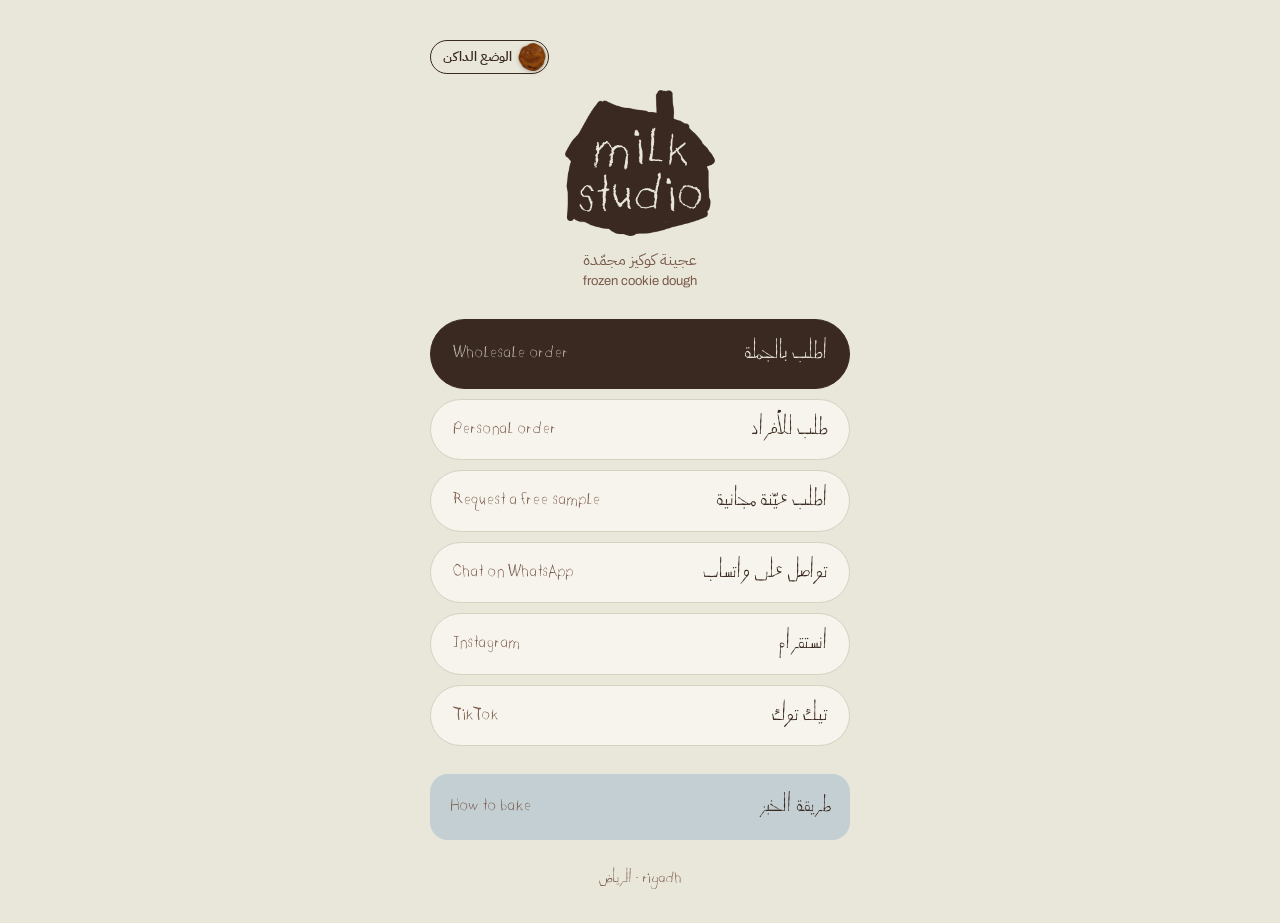
==== index.html @ 22ad57ef "Add personal (retail) order page Co-Authored-By: Claude Opus 5.5 <noreply@anthropic.com> Claude-Sess" ====
<!doctype html>
<html lang="ar" dir="rtl">
<head>
<meta charset="utf-8">
<meta name="viewport" content="width=device-width, initial-scale=1, viewport-fit=cover">
<title>milkstudio</title>
<meta name="description" content="milkstudio — عجينة كوكيز مجمّدة">
<meta name="theme-color" content="#E9E7DA">
<link rel="icon" href="img/logo.png">
<link rel="apple-touch-icon" href="img/logo.png">
<script src="theme.js?v=4"></script>
<link rel="stylesheet" href="theme.css?v=9">
<link rel="preconnect" href="https://fonts.googleapis.com">
<link rel="preconnect" href="https://fonts.gstatic.com" crossorigin>
<link rel="stylesheet" href="https://fonts.googleapis.com/css2?family=Archivo:wght@400;600;800&family=IBM+Plex+Mono:wght@400&family=IBM+Plex+Sans+Arabic:wght@400;600;700&display=swap">
<style>
/* Layout: one narrow column, like the tag itself — house mark, stacked buttons, a fold-out baking card */
:root{
  --board:#E9E7DA; --paper:#F6F4EC; --cocoa:#3A2920; --cocoa-soft:#7A5A4B; --blue:#C3CFD3; --line:#D6D1C0;
  --f-ar:"MkDigits","IBM Plex Sans Arabic","Archivo",system-ui,sans-serif;
  --f-en:"MkDigits","Archivo","IBM Plex Sans Arabic",system-ui,sans-serif;
  --f-mono:"MkDigits","IBM Plex Mono",ui-monospace,Menlo,monospace;
  color-scheme:light;
}
@media (prefers-color-scheme:dark){:root:not([data-theme="light"]){--board:#1E1814;--paper:#29211C;--cocoa:#EDE6D6;--cocoa-soft:#B9A898;--blue:#3E4C52;--line:#3D332C;color-scheme:dark}}
:root[data-theme="dark"]{--board:#1E1814;--paper:#29211C;--cocoa:#EDE6D6;--cocoa-soft:#B9A898;--blue:#3E4C52;--line:#3D332C;color-scheme:dark}

*{box-sizing:border-box}
html,body{margin:0}
body{background:var(--board);color:var(--cocoa);font-family:var(--f-ar);line-height:1.5;min-height:100vh;
  padding-left:max(20px,env(safe-area-inset-left,0px));padding-right:max(20px,env(safe-area-inset-right,0px));
  padding-block:calc(40px + env(safe-area-inset-top,0px)) calc(32px + env(safe-area-inset-bottom,0px))}
main{max-width:420px;margin:0 auto;display:flex;flex-direction:column;gap:28px}

.top{display:flex;flex-direction:column;align-items:center;gap:12px;text-align:center}
.top img{width:150px;height:auto;display:block}
.topbar{display:flex;justify-content:flex-end;margin-bottom:-12px}
.top p{margin:0;font-size:15px;color:var(--cocoa-soft)}
.top p span{display:block;font-family:var(--f-en);font-size:13px}

nav{display:flex;flex-direction:column;gap:10px}
nav a{display:flex;align-items:center;justify-content:space-between;gap:12px;text-decoration:none;color:var(--cocoa);
  background:var(--paper);border:1.5px solid var(--line);border-radius:999px;padding:14px 22px;transition:border-color .15s,transform .15s}
nav a:hover{border-color:var(--cocoa)}
nav a:active{transform:scale(.985)}
nav a:focus-visible{outline:2px solid var(--cocoa);outline-offset:3px}
nav a b{font-weight:600;font-size:16px}
nav a small{font-family:var(--f-en);font-size:13px;color:var(--cocoa-soft);direction:ltr}
nav a.main{background:var(--cocoa);border-color:var(--cocoa);color:var(--board);padding-block:18px}
nav a.main small{color:var(--board);opacity:.75}

details{background:var(--blue);border-radius:18px;padding:4px 20px}
summary{cursor:pointer;list-style:none;display:flex;justify-content:space-between;align-items:center;gap:12px;padding-block:14px;font-weight:600}
summary::-webkit-details-marker{display:none}
summary small{font-family:var(--f-en);font-weight:400;font-size:13px;color:var(--cocoa-soft);direction:ltr}
summary:focus-visible{outline:2px solid var(--cocoa);outline-offset:2px;border-radius:6px}
details[open] summary{border-bottom:1px dashed color-mix(in srgb,var(--cocoa) 30%,transparent)}
ol{margin:0;padding:14px 0 16px;padding-inline-start:20px;display:flex;flex-direction:column;gap:10px;font-size:14.5px}
ol li .en{display:block;font-family:var(--f-en);font-size:12.5px;color:var(--cocoa-soft);direction:ltr;text-align:right}
.oven{display:inline-block;width:1.35em;height:1.35em;vertical-align:-.3em;margin-inline:4px;color:var(--cocoa)}
.temp{font-family:var(--f-mono);font-size:13px;white-space:nowrap}

footer{text-align:center;font-family:var(--f-mono);font-size:11px;letter-spacing:.08em;color:var(--cocoa-soft);direction:ltr}
@media (prefers-reduced-motion:reduce){nav a{transition:none}}
</style>
<style>
/* brand handwriting where it is display text */

nav a b,nav a small,summary,summary small,footer{font-family:var(--f-hand);font-weight:400;font-synthesis:none;letter-spacing:0;text-transform:none}
.top p{font-size:16px}
nav a b{font-size:21px} nav a small{font-size:16px}
summary{font-size:20px} summary small{font-size:16px}
footer{font-size:15px}
html,body{overflow-x:clip;max-width:100%}
</style>
</head>
<body>
<main>
  <div class="topbar"><button type="button" class="theme-btn" id="themeBtn" aria-label="Dark mode" data-ev="Light/dark mode"><span class="ck"><img class="ck-l" src="img/cookie-classic.webp" alt="" width="36" height="36"><img class="ck-d" src="img/cookie-double.webp" alt="" width="36" height="36"></span><span class="theme-lbl" aria-hidden="true">الوضع الداكن</span></button></div>
  <header class="top">
    <h1 style="margin:0"><img class="logo-l" src="img/logo.png" alt="milkstudio" width="150" height="146"><img class="logo-d" src="img/logo-dark.png" alt="milkstudio" width="150" height="146"></h1>
    <p>عجينة كوكيز مجمّدة<span>frozen cookie dough</span></p>
  </header>

  <nav id="links" aria-label="Links"></nav>

  <details>
    <summary data-ev="How to bake">طريقة الخبز <small>How to bake</small></summary>
    <ol>
      <li>سخّن الفرن على 180°م (وتأكد إنه وصلها فعلاً باستخدام مقياس الحرارة).<span class="en">Preheat to 180°C and make sure it really gets there.</span></li>
      <li>صف الكوكيز وهو مجمد على ورق زبدة في صينية.<span class="en">Place the cookies while still frozen on parchment paper on a baking sheet.</span></li>
      <li>الرف الأوسط 8 دقائق والحرارة فوق وتحت <svg class="oven" viewBox="0 0 24 24" role="img" aria-label="حرارة فوق وتحت"><rect x="2.5" y="2.5" width="19" height="19" rx="3" fill="none" stroke="currentColor" stroke-width="1.8"/><line x1="6.5" y1="6.5" x2="17.5" y2="6.5" stroke="currentColor" stroke-width="1.8" stroke-linecap="round"/><line x1="6.5" y1="17.5" x2="17.5" y2="17.5" stroke="currentColor" stroke-width="1.8" stroke-linecap="round"/></svg><span class="en">Middle rack, 8 minutes, top and bottom heat.</span></li>
      <li>ثم الرف العلوي <span dir="ltr">1–2</span> دقائق بحرارة من فوق <svg class="oven" viewBox="0 0 24 24" role="img" aria-label="حرارة من فوق"><rect x="2.5" y="2.5" width="19" height="19" rx="3" fill="none" stroke="currentColor" stroke-width="1.8"/><line x1="6.5" y1="6.5" x2="17.5" y2="6.5" stroke="currentColor" stroke-width="1.8" stroke-linecap="round"/></svg> عشان يتحمّر الوجه شوي.<span class="en">Then the upper rack for 1–2 minutes with heat from above, to brown the top.</span></li>
      <li>رش رقائق الملح (جاية مع الطلب) على الكوكيز وانتظرها ترتاح قبل التقديم.<span class="en">Sprinkle flaky salt, and let them rest before serving.</span></li>
    </ol>
  </details>

  <footer>الرياض · riyadh</footer>
</main>

<script src="links.js?v=4"></script>
<script src="track.js?v=4"></script>
<script>
(function(){
  var S = window.SITE || {links:[]};
  var nav = document.getElementById("links");
  S.links.forEach(function(l){
    var a = document.createElement("a");
    if (typeof l.whatsapp === "string") {
      a.href = "https://wa.me/" + S.whatsapp + (l.whatsapp ? "?text=" + encodeURIComponent(l.whatsapp) : "");
    } else {
      a.href = l.href;
    }
    if (/^https?:/.test(a.getAttribute("href"))) { a.target = "_blank"; a.rel = "noopener"; }
    if (l.main) a.className = "main";
    a.setAttribute("data-ev", l.en);
    var b = document.createElement("b"); b.textContent = l.ar;
    var s = document.createElement("small"); s.textContent = l.en;
    a.append(b, s);
    nav.append(a);
  });
})();
</script>
</body>
</html>
---- theme.css ----
/* cookie theme button + logo swap (shared) */
.theme-btn{all:unset;box-sizing:border-box;cursor:pointer;display:inline-flex;align-items:center;gap:6px;flex:none;height:auto;
  padding:2px;padding-inline-end:12px;border:1px solid var(--cocoa);border-radius:999px;color:var(--cocoa);
  font-family:"IBM Plex Sans Arabic","Archivo",system-ui,sans-serif;font-size:13px;font-weight:600;line-height:1.2;white-space:nowrap;-webkit-tap-highlight-color:transparent}
.theme-btn .ck{position:relative;width:28px;height:28px;flex:none}
.theme-btn .ck img{position:absolute;inset:0;width:100%;height:100%;object-fit:contain;filter:drop-shadow(0 1px 2px rgba(20,12,8,.28));
  transition:opacity .3s ease,transform .55s cubic-bezier(.34,1.45,.5,1)}
.theme-btn .ck-d{opacity:0;transform:rotate(-140deg) scale(.5)}
[data-theme="dark"] .theme-btn .ck-l{opacity:0;transform:rotate(140deg) scale(.5)}
[data-theme="dark"] .theme-btn .ck-d{opacity:1;transform:none}
.theme-btn:active{transform:scale(.96)}
.theme-btn:focus-visible{outline:2px solid var(--cocoa);outline-offset:3px}
@media (prefers-reduced-motion:reduce){.theme-btn .ck img{transition:none}}
.logo-d{display:none!important}
[data-theme="dark"] .logo-l{display:none!important}
[data-theme="dark"] .logo-d{display:block!important}

/* brand handwriting: Mikie's for English, Hadiya (Norah's own) for Arabic.
   Latin and digits from Mikie's (its ornament 0 is replaced by a handwritten zero made from its O),
   Arabic from Hadiya. Hadiya's digits are skipped because its 0 is an ornament. */
@font-face{font-family:"Mikies";src:url("fonts/mikies-v2.woff2") format("woff2");font-display:swap}
@font-face{font-family:"Hadiya";src:url("fonts/hadiya.woff2") format("woff2");font-display:swap;unicode-range:U+0000-002F,U+003A-065F,U+066A-06EF,U+06FA-FFFF;size-adjust:140%}
:root{--f-hand:"Mikies","Hadiya","IBM Plex Sans Arabic","Archivo",system-ui,sans-serif}

/* every Latin digit on the site in Mikie's (with the handwritten zero); letters keep their own fonts */
@font-face{font-family:"MkDigits";src:url("fonts/mikies-v2.woff2") format("woff2");font-display:swap;size-adjust:118%;unicode-range:U+0030-0039}
html input,html textarea,html select{font-family:"IBM Plex Sans Arabic","Archivo",system-ui,sans-serif!important}
html #cr{font-family:"IBM Plex Mono",ui-monospace,Menlo,monospace!important}
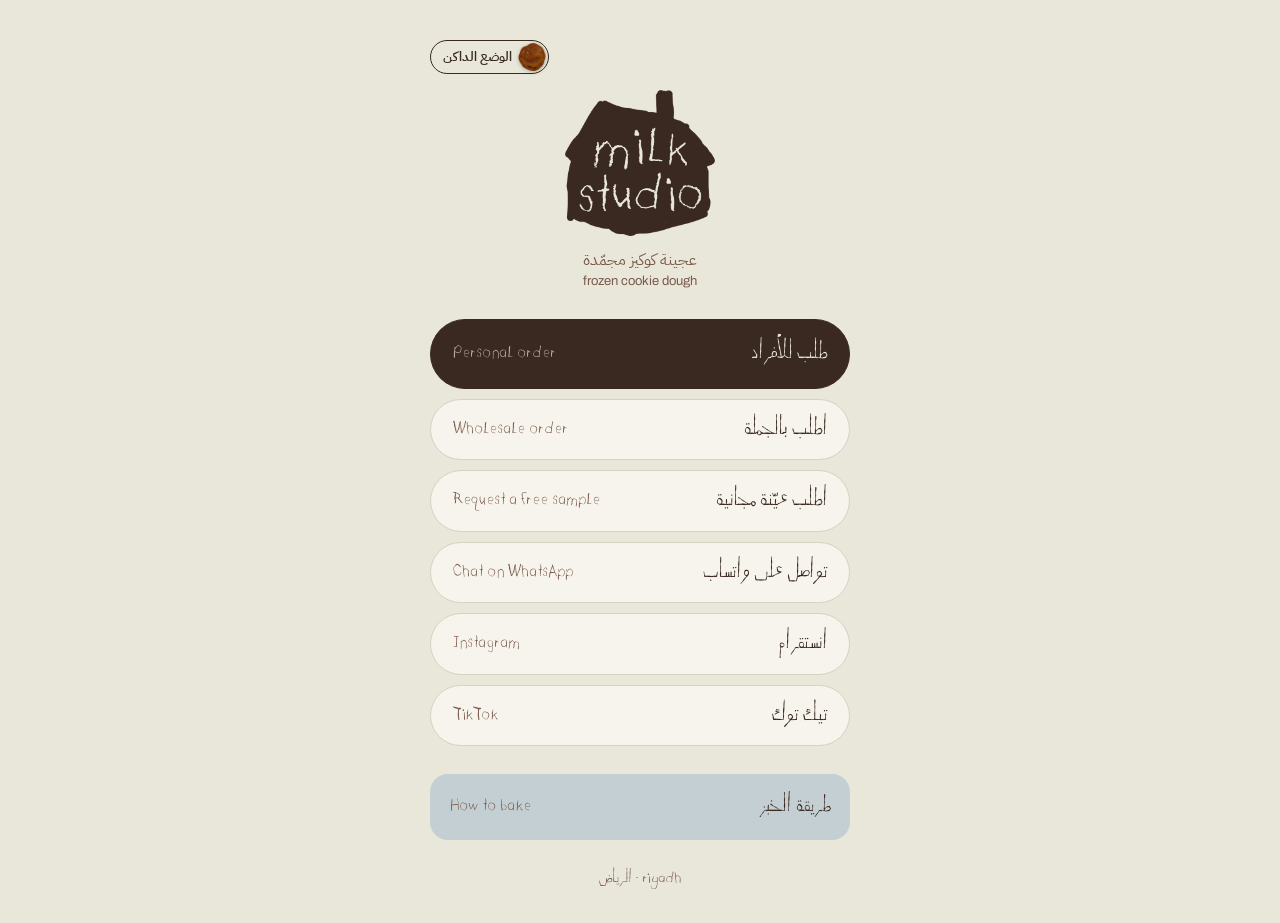
==== commit aa0039b9: "Personal order is the main button Co-Authored-By: Claude Opus 5.5 <noreply@anthropic.com> Claude-Ses" ====
--- a/index.html
+++ b/index.html
@@ -98,7 +98,7 @@
   <footer>الرياض · riyadh</footer>
 </main>
 
-<script src="links.js?v=4"></script>
+<script src="links.js?v=5"></script>
 <script src="track.js?v=4"></script>
 <script>
 (function(){
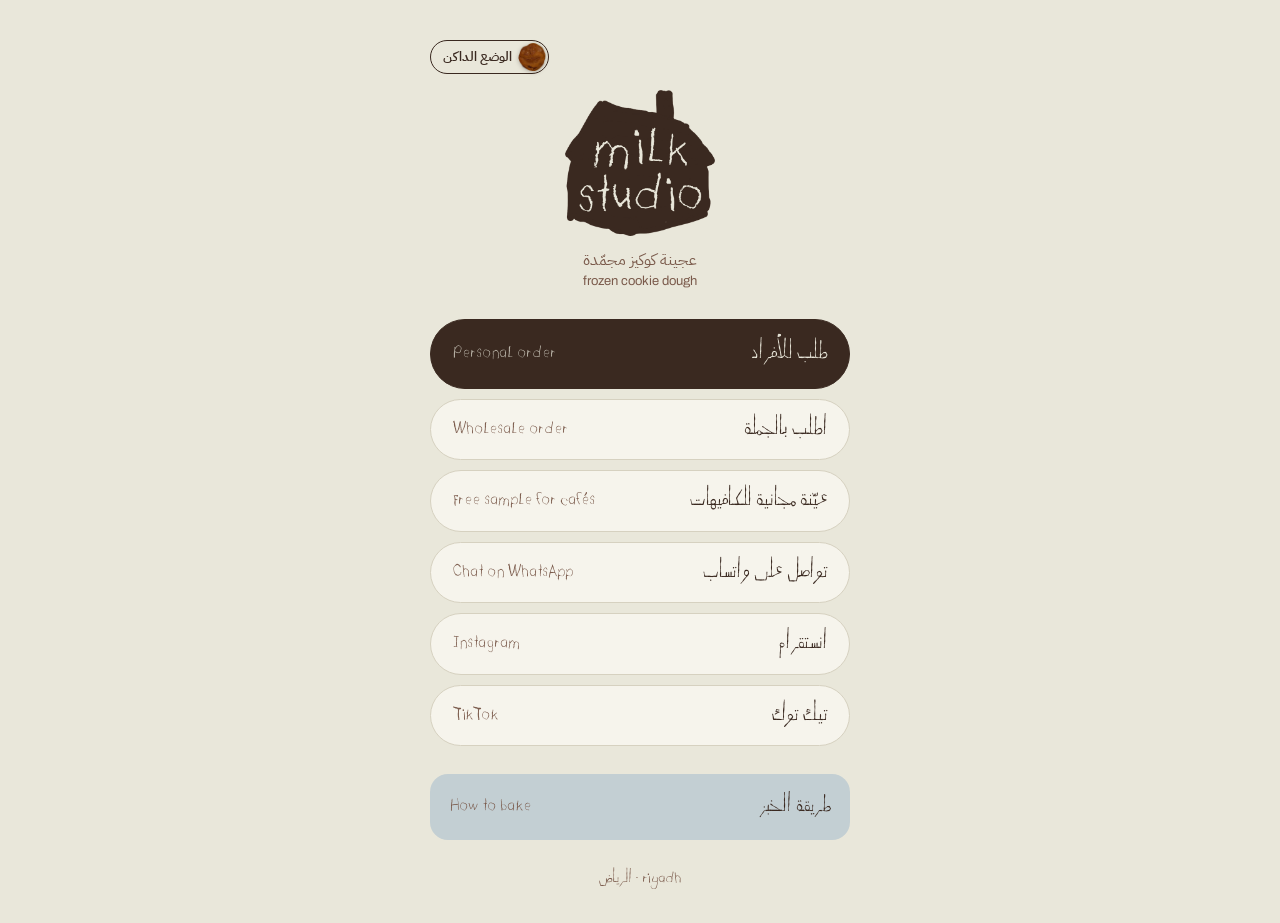
==== commit d00ce0a4: "Sample button: for cafés Co-Authored-By: Claude Opus 5.5 <noreply@anthropic.com> Claude-Session: htt" ====
--- a/index.html
+++ b/index.html
@@ -98,7 +98,7 @@
   <footer>الرياض · riyadh</footer>
 </main>
 
-<script src="links.js?v=5"></script>
+<script src="links.js?v=6"></script>
 <script src="track.js?v=4"></script>
 <script>
 (function(){
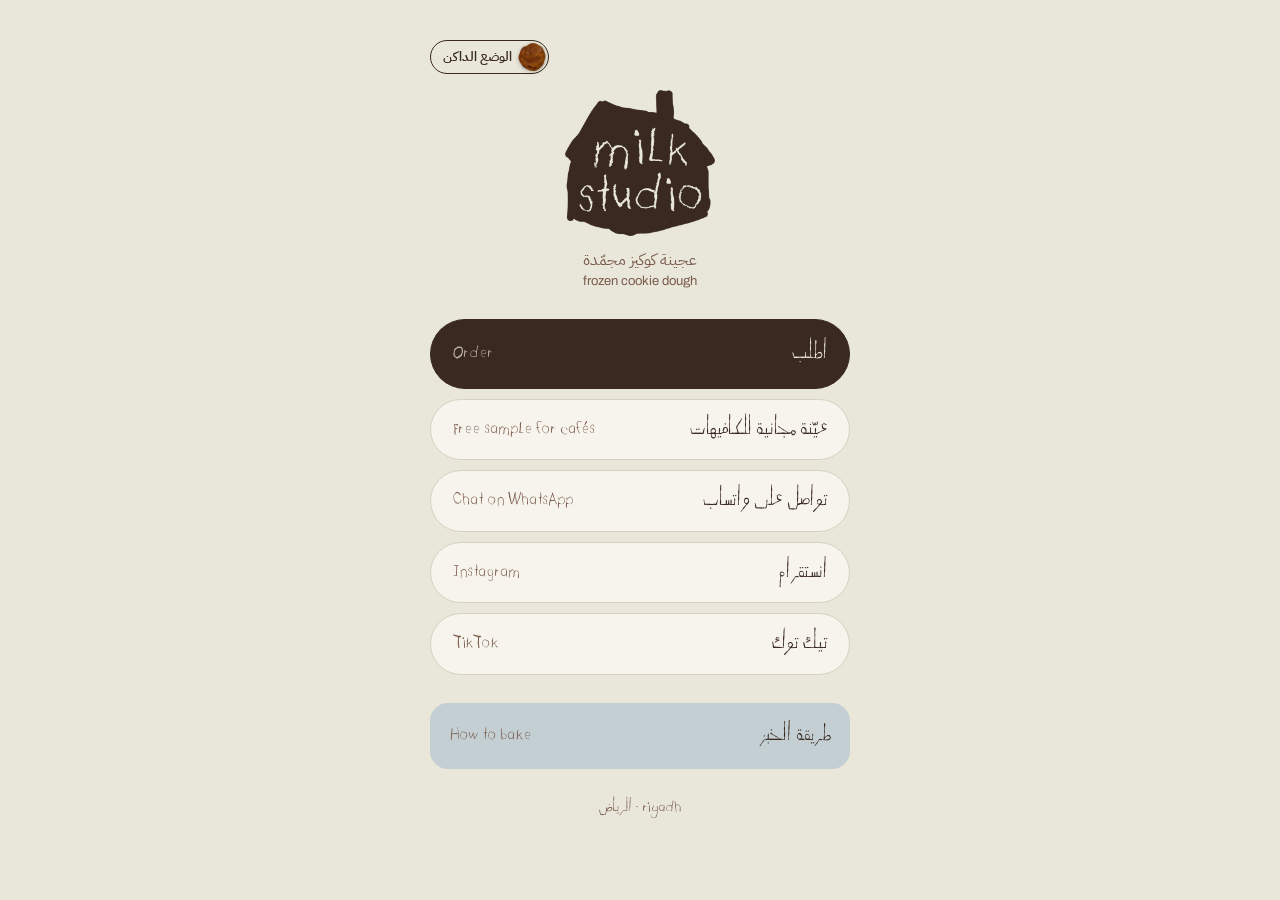
==== commit bd41fb44: "Retire wholesale form; personal form becomes /order/ (Order); /retail/ redirects Co-Authored-By: Cla" ====
--- a/index.html
+++ b/index.html
@@ -98,8 +98,8 @@
   <footer>الرياض · riyadh</footer>
 </main>
 
-<script src="links.js?v=6"></script>
-<script src="track.js?v=4"></script>
+<script src="links.js?v=7"></script>
+<script src="track.js?v=5"></script>
 <script>
 (function(){
   var S = window.SITE || {links:[]};
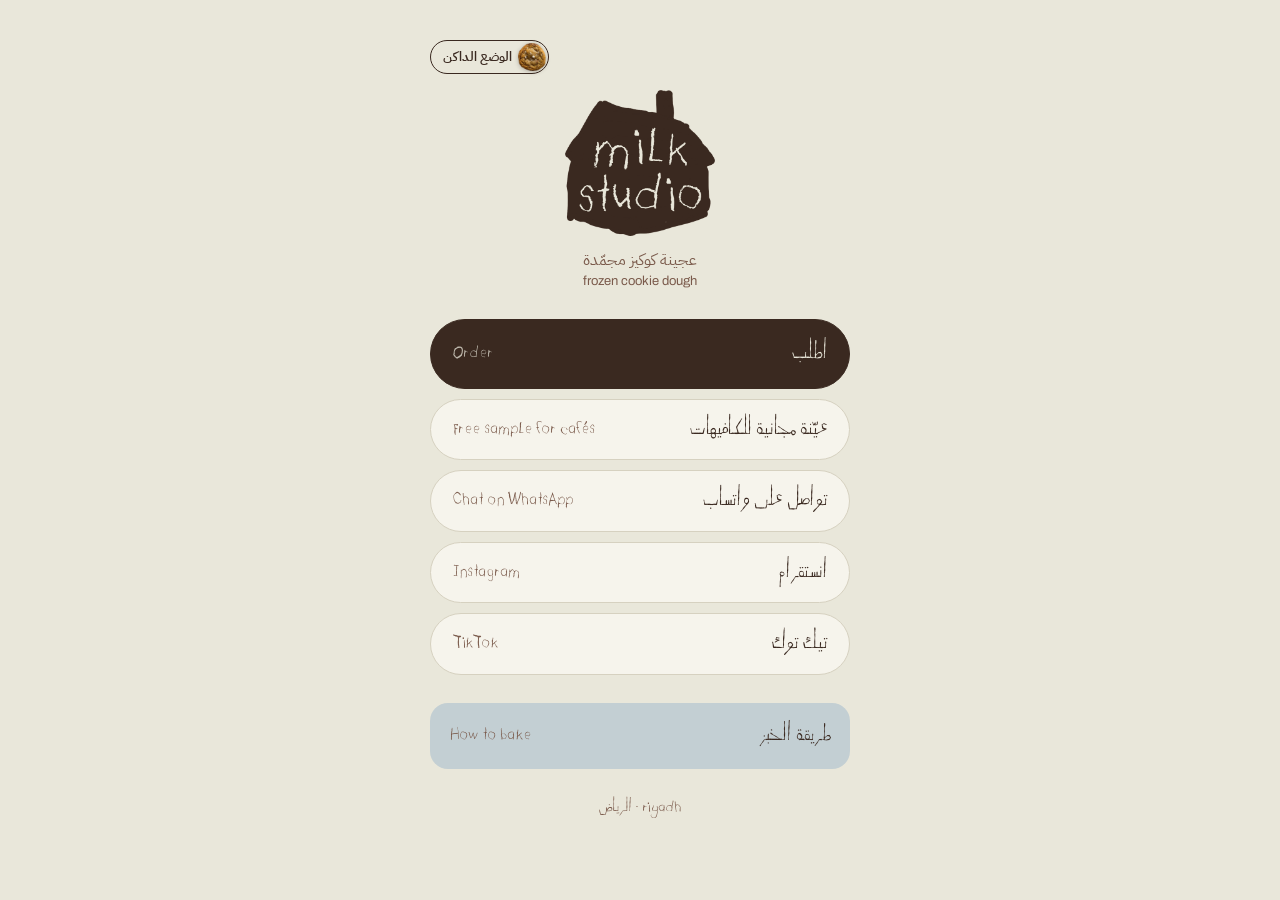
==== commit c74f2bce: "New Classic cookie photo everywhere Co-Authored-By: Claude Opus 5.5 <noreply@anthropic.com> Claude-S" ====
--- a/index.html
+++ b/index.html
@@ -76,7 +76,7 @@
 </head>
 <body>
 <main>
-  <div class="topbar"><button type="button" class="theme-btn" id="themeBtn" aria-label="Dark mode" data-ev="Light/dark mode"><span class="ck"><img class="ck-l" src="img/cookie-classic.webp" alt="" width="36" height="36"><img class="ck-d" src="img/cookie-double.webp" alt="" width="36" height="36"></span><span class="theme-lbl" aria-hidden="true">الوضع الداكن</span></button></div>
+  <div class="topbar"><button type="button" class="theme-btn" id="themeBtn" aria-label="Dark mode" data-ev="Light/dark mode"><span class="ck"><img class="ck-l" src="img/cookie-classic-v2.webp" alt="" width="36" height="36"><img class="ck-d" src="img/cookie-double.webp" alt="" width="36" height="36"></span><span class="theme-lbl" aria-hidden="true">الوضع الداكن</span></button></div>
   <header class="top">
     <h1 style="margin:0"><img class="logo-l" src="img/logo.png" alt="milkstudio" width="150" height="146"><img class="logo-d" src="img/logo-dark.png" alt="milkstudio" width="150" height="146"></h1>
     <p>عجينة كوكيز مجمّدة<span>frozen cookie dough</span></p>
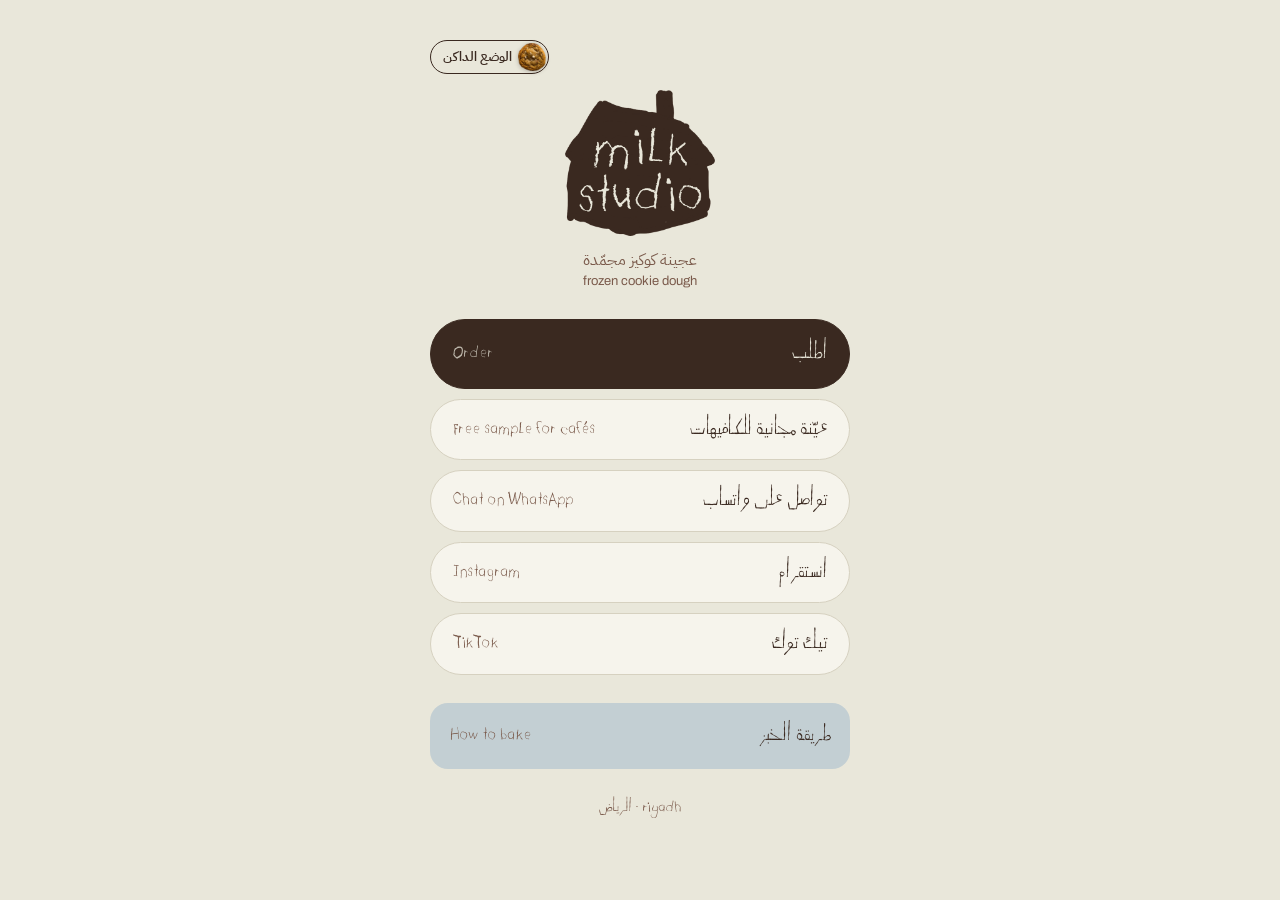
==== commit b9d7f2c4: "Updated Classic cookie photo Co-Authored-By: Claude Opus 5.5 <noreply@anthropic.com> Claude-Session:" ====
--- a/index.html
+++ b/index.html
@@ -9,7 +9,7 @@
 <link rel="icon" href="img/logo.png">
 <link rel="apple-touch-icon" href="img/logo.png">
 <script src="theme.js?v=4"></script>
-<link rel="stylesheet" href="theme.css?v=9">
+<link rel="stylesheet" href="theme.css?v=11">
 <link rel="preconnect" href="https://fonts.googleapis.com">
 <link rel="preconnect" href="https://fonts.gstatic.com" crossorigin>
 <link rel="stylesheet" href="https://fonts.googleapis.com/css2?family=Archivo:wght@400;600;800&family=IBM+Plex+Mono:wght@400&family=IBM+Plex+Sans+Arabic:wght@400;600;700&display=swap">
@@ -76,7 +76,7 @@
 </head>
 <body>
 <main>
-  <div class="topbar"><button type="button" class="theme-btn" id="themeBtn" aria-label="Dark mode" data-ev="Light/dark mode"><span class="ck"><img class="ck-l" src="img/cookie-classic-v2.webp" alt="" width="36" height="36"><img class="ck-d" src="img/cookie-double.webp" alt="" width="36" height="36"></span><span class="theme-lbl" aria-hidden="true">الوضع الداكن</span></button></div>
+  <div class="topbar"><button type="button" class="theme-btn" id="themeBtn" aria-label="Dark mode" data-ev="Light/dark mode"><span class="ck"><img class="ck-l" src="img/cookie-classic-v3.webp" alt="" width="36" height="36"><img class="ck-d" src="img/cookie-double.webp" alt="" width="36" height="36"></span><span class="theme-lbl" aria-hidden="true">الوضع الداكن</span></button></div>
   <header class="top">
     <h1 style="margin:0"><img class="logo-l" src="img/logo.png" alt="milkstudio" width="150" height="146"><img class="logo-d" src="img/logo-dark.png" alt="milkstudio" width="150" height="146"></h1>
     <p>عجينة كوكيز مجمّدة<span>frozen cookie dough</span></p>
--- a/theme.css
+++ b/theme.css
@@ -26,3 +26,19 @@
 @font-face{font-family:"MkDigits";src:url("fonts/mikies-v2.woff2") format("woff2");font-display:swap;size-adjust:118%;unicode-range:U+0030-0039}
 html input,html textarea,html select{font-family:"IBM Plex Sans Arabic","Archivo",system-ui,sans-serif!important}
 html #cr{font-family:"IBM Plex Mono",ui-monospace,Menlo,monospace!important}
+
+/* delivery calendar (calendar.js) */
+.cal{background:var(--paper);border:1.5px solid var(--line);border-radius:14px;padding:12px;display:flex;flex-direction:column;gap:8px}
+.cal-h{display:flex;align-items:center;justify-content:space-between;gap:8px}
+.cal-h b{font-family:var(--f-hand);font-weight:400;font-size:22px;line-height:1}
+.cal-nav{all:unset;cursor:pointer;width:34px;height:34px;border-radius:50%;border:1.5px solid var(--cocoa);display:grid;place-items:center;font-size:20px;line-height:1;color:var(--cocoa)}
+.cal-nav:disabled{opacity:.25;cursor:default}
+.cal-w,.cal-d{display:grid;grid-template-columns:repeat(7,1fr);gap:4px;text-align:center}
+.cal-w span{font-size:12px;color:var(--cocoa-soft);font-weight:600}
+.cal-d button{all:unset;box-sizing:border-box;cursor:pointer;height:38px;border-radius:10px;display:grid;place-items:center;font-family:var(--f-hand);font-size:19px;color:var(--cocoa)}
+.cal-d button:hover:not(:disabled):not(.end):not(.mid){background:var(--board)}
+.cal-d button:focus-visible{outline:2px solid var(--cocoa);outline-offset:1px}
+.cal-d button.off{color:var(--line);cursor:default;text-decoration:line-through;text-decoration-thickness:1px}
+.cal-d button.mid{background:var(--blue);border-radius:6px}
+.cal-d button.end{background:var(--cocoa);color:var(--board)}
+.cal-hint{margin:0;font-size:12.5px;color:var(--cocoa-soft);text-align:center}
